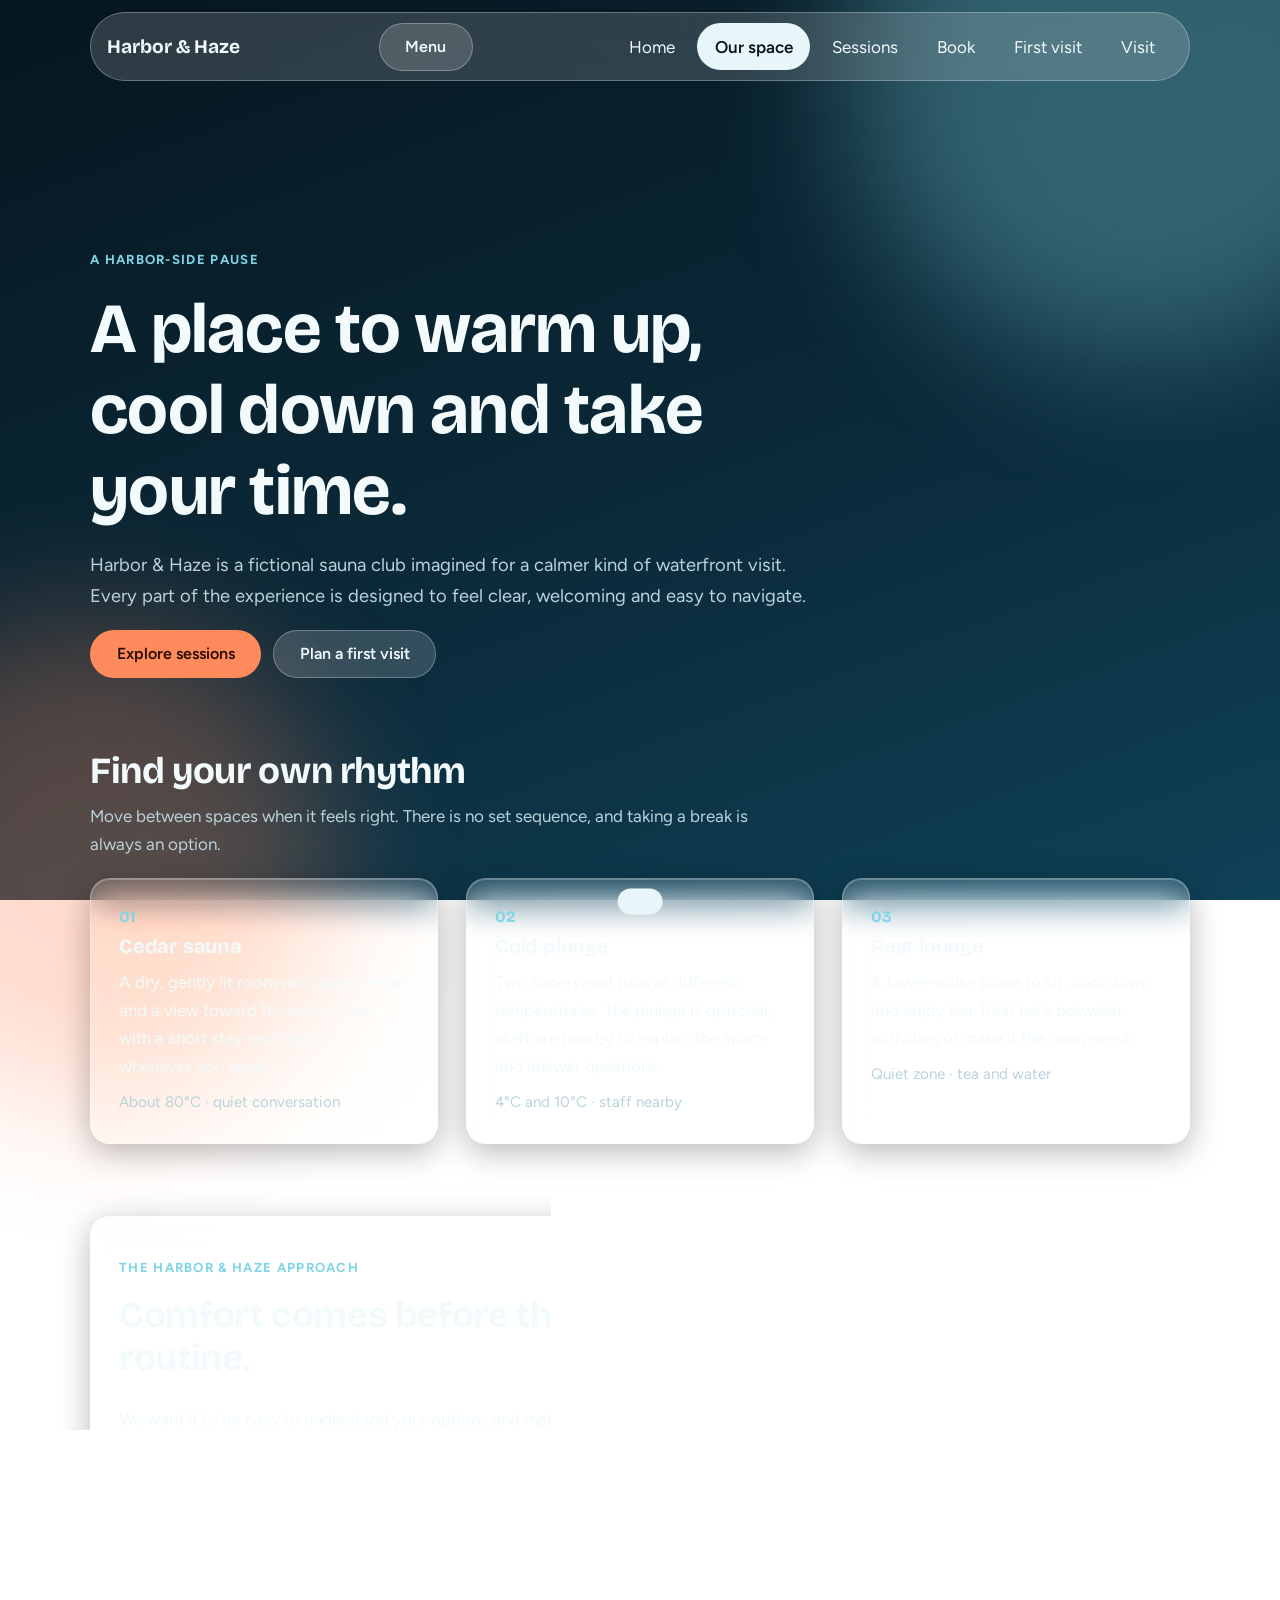
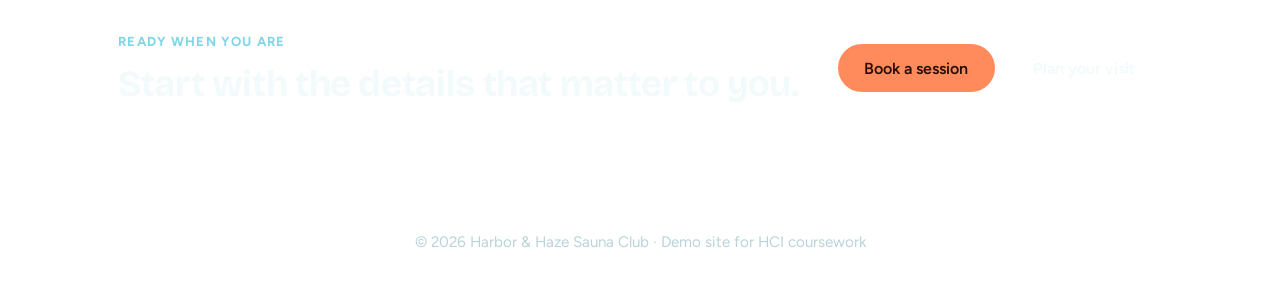
==== about.html @ b0dc4c01 "first commit" ====
<!DOCTYPE html>
<html lang="en">
<head>
<meta charset="utf-8">
<meta name="viewport" content="width=device-width, initial-scale=1">
<title>Our space · Harbor &amp; Haze</title>
<meta name="description" content="Meet the spaces and simple rituals at Harbor & Haze, a fictional waterfront sauna club.">
<link rel="preconnect" href="https://fonts.googleapis.com"><link rel="preconnect" href="https://fonts.gstatic.com" crossorigin>
<link href="https://fonts.googleapis.com/css2?family=Bricolage+Grotesque:wght@600;700&family=Figtree:wght@400;600&display=swap" rel="stylesheet">
<link rel="stylesheet" href="css/style.css">
</head>
<body>
<a class="skip" href="#main">Skip to content</a>
<header class="nav">
  <a class="brand" href="index.html">Harbor &amp; Haze</a>
  <button class="btn menu-btn" aria-expanded="false" aria-controls="nav-list">Menu</button>
  <nav aria-label="Main"><ul id="nav-list">
    <li><a class="link" href="index.html">Home</a></li>
    <li><a class="link" href="about.html" aria-current="page">Our space</a></li>
    <li><a class="link" href="sessions.html">Sessions</a></li>
    <li><a class="link" href="book.html">Book</a></li>
    <li><a class="link" href="first-visit.html">First visit</a></li>
    <li><a class="link" href="visit.html">Visit</a></li>
  </ul></nav>
</header>
<main id="main">
<section class="page-intro">
  <p class="eyebrow">A harbor-side pause</p>
  <h1>A place to warm up, cool down and take your time.</h1>
  <p class="muted">Harbor &amp; Haze is a fictional sauna club imagined for a calmer kind of waterfront visit. Every part of the experience is designed to feel clear, welcoming and easy to navigate.</p>
  <div class="actions"><a class="btn primary" href="sessions.html">Explore sessions</a><a class="btn" href="first-visit.html">Plan a first visit</a></div>
</section>
<section aria-labelledby="spaces-title">
  <h2 id="spaces-title">Find your own rhythm</h2>
  <p class="muted section-intro">Move between spaces when it feels right. There is no set sequence, and taking a break is always an option.</p>
  <div class="grid">
    <article class="glass card"><span class="space-number" aria-hidden="true">01</span><h3>Cedar sauna</h3><p>A dry, gently lit room with warm cedar and a view toward the water. Start with a short stay and step out whenever you want.</p><p class="meta">About 80°C · quiet conversation</p></article>
    <article class="glass card"><span class="space-number" aria-hidden="true">02</span><h3>Cold plunge</h3><p>Two supervised tubs at different temperatures. The plunge is optional; staff are nearby to explain the space and answer questions.</p><p class="meta">4°C and 10°C · staff nearby</p></article>
    <article class="glass card" id="quiet-lounge"><span class="space-number" aria-hidden="true">03</span><h3>Rest lounge</h3><p>A lower-noise place to sit, cool down and enjoy tea. Rest here between activities or make it the main event.</p><p class="meta">Quiet zone · tea and water</p></article>
  </div>
</section>
<section aria-labelledby="values-title">
  <div class="glass story">
    <div>
      <p class="eyebrow">The Harbor &amp; Haze approach</p>
      <h2 id="values-title">Comfort comes before the routine.</h2>
      <p>We want it to be easy to understand your options and make a choice that suits you. Clear session details, simple booking, and friendly guidance make space for a visit that is your own.</p>
    </div>
    <ul class="check-list">
      <li><strong>No experience needed</strong><span>First-timers are welcome, and the team can walk you through each space.</span></li>
      <li><strong>Every activity is optional</strong><span>Skip a round, take a longer rest, or choose a session without cold exposure.</span></li>
      <li><strong>Know before you arrive</strong><span>Find hours, what to bring and travel details on the <a href="visit.html">visit page</a>.</span></li>
    </ul>
  </div>
</section>
<section class="end-cta" aria-labelledby="next-title">
  <div><p class="eyebrow">Ready when you are</p><h2 id="next-title">Start with the details that matter to you.</h2></div>
  <div class="actions"><a class="btn primary" href="book.html">Book a session</a><a class="btn" href="visit.html">Plan your visit</a></div>
</section>
</main>
<footer>© 2026 Harbor &amp; Haze Sauna Club · Demo site for HCI coursework</footer>
<div id="toast" class="toast" role="status" aria-live="polite"></div>
<script src="js/app.js"></script>
</body>
</html>
---- css/style.css ----
/* Harbor & Haze — glassmorphic UI. Design tokens first (consistency). */
:root{
  --fjord:#0b2a3a; --deep:#06161f; --glacier:#7fd6e6; --ember:#ff8a5b; --mist:#e9f6f9;
  --glass:rgba(255,255,255,.10); --glass-strong:rgba(255,255,255,.16); --edge:rgba(255,255,255,.28);
  --text:#f2fafc; --muted:#b9d3db; --err:#ffb4a2; --ok:#9be7c4;
  --r:20px; --gap:clamp(1rem,2.5vw,1.75rem);
  --head:"Bricolage Grotesque",system-ui,sans-serif; --body:"Figtree",system-ui,sans-serif;
}
*{box-sizing:border-box;margin:0}
html{scroll-behavior:smooth}
body{font:1.0625rem/1.65 var(--body);color:var(--text);min-height:100vh;display:flex;flex-direction:column;
  background:linear-gradient(160deg,var(--deep),var(--fjord) 55%,#0f4157) fixed;position:relative;overflow-x:hidden}
/* Decorative orbs give the glass something to blur */
body::before,body::after{content:"";position:fixed;z-index:-1;border-radius:50%;filter:blur(70px)}
body::before{width:46vmax;height:46vmax;background:var(--glacier);top:-18vmax;right:-12vmax;opacity:.35}
body::after{width:38vmax;height:38vmax;background:var(--ember);bottom:-16vmax;left:-12vmax;opacity:.30}
h1,h2,h3{font-family:var(--head);line-height:1.15;letter-spacing:-.01em}
h1{font-size:clamp(2.4rem,6vw,4.4rem);max-width:16ch}
h2{font-size:clamp(1.6rem,3.5vw,2.3rem);margin-bottom:.6rem}
h3{font-size:1.25rem}
p{max-width:62ch}
a{color:var(--glacier)}
.muted{color:var(--muted)}
main{flex:1;width:min(1100px,92%);margin:0 auto;padding:2rem 0 4rem}
section{margin-top:clamp(2.5rem,6vw,4.5rem)}

/* Accessibility */
.skip{position:absolute;left:-999px;top:.5rem;background:var(--mist);color:var(--deep);padding:.6rem 1rem;border-radius:10px;z-index:99}
.skip:focus{left:.5rem}
:focus-visible{outline:3px solid var(--ember);outline-offset:3px;border-radius:8px}

/* Glass surface */
.glass{background:var(--glass);border:1px solid var(--edge);border-radius:var(--r);
  box-shadow:0 8px 32px rgba(0,0,0,.28),inset 0 1px 0 rgba(255,255,255,.25);
  -webkit-backdrop-filter:blur(18px) saturate(140%);backdrop-filter:blur(18px) saturate(140%);padding:var(--gap)}
@supports not ((backdrop-filter:blur(1px)) or (-webkit-backdrop-filter:blur(1px))){
  .glass,.nav{background:rgba(14,52,72,.92)}}
@media (prefers-contrast:more){.glass{background:rgba(6,22,31,.95)}}

/* Navigation: same place on every page (consistency) */
.nav{position:sticky;top:.75rem;z-index:50;width:min(1100px,92%);margin:.75rem auto 0;display:flex;align-items:center;
  justify-content:space-between;gap:1rem;padding:.6rem 1rem;border-radius:999px;background:var(--glass-strong);
  border:1px solid var(--edge);-webkit-backdrop-filter:blur(18px);backdrop-filter:blur(18px)}
.brand{font:700 1.2rem var(--head);color:var(--text);text-decoration:none}
.nav ul{list-style:none;display:flex;gap:.25rem;padding:0}
.nav a.link{display:block;padding:.6rem 1.1rem;border-radius:999px;color:var(--text);text-decoration:none;min-height:44px}
.nav a.link:hover{background:var(--glass)}
.nav a[aria-current="page"]{background:var(--mist);color:var(--deep);font-weight:600}
.menu-btn{display:none}

/* Buttons: min 44px targets (Fitts's law) */
.btn{display:inline-flex;align-items:center;justify-content:center;min-height:48px;padding:.7rem 1.6rem;border-radius:999px;
  border:1px solid var(--edge);font:600 1rem var(--body);cursor:pointer;text-decoration:none;color:var(--text);background:var(--glass-strong);
  transition:transform .15s,background .15s}
.btn:hover{background:rgba(255,255,255,.26)} .btn:active{transform:scale(.97)}
.btn.primary{background:var(--ember);color:#2a0e03;border-color:transparent}
.btn.primary:hover{background:#ff9d76}
.btn[aria-pressed="true"]{background:var(--mist);color:var(--deep)}

/* Layout */
.hero{display:grid;gap:1.5rem;padding-top:clamp(1.5rem,5vw,4rem)}
.hero p{font-size:1.2rem;color:var(--muted)}
.page-intro{display:grid;gap:1.15rem;padding-top:clamp(1.5rem,5vw,4rem)}
.page-intro>p:not(.eyebrow){font-size:1.15rem}
.section-intro{margin:.5rem 0 1.25rem}
.eyebrow{font-size:.82rem;font-weight:700;letter-spacing:.1em;text-transform:uppercase;color:var(--glacier)}
.booking-note{margin-top:.75rem}
.booking-note a,.text-link{color:var(--glacier);font-weight:600}
.text-link{margin-top:auto;text-decoration-thickness:1px;text-underline-offset:3px}
.actions{display:flex;flex-wrap:wrap;gap:.75rem}
.grid{display:grid;gap:var(--gap);grid-template-columns:repeat(auto-fit,minmax(250px,1fr))}
.card{display:flex;flex-direction:column;gap:.6rem}
.card .meta{color:var(--muted);font-size:.95rem}
.card .btn{margin-top:auto;align-self:flex-start}
.price{font:700 1.5rem var(--head);color:var(--glacier)}
.story{display:grid;grid-template-columns:1fr 1fr;gap:clamp(1.5rem,4vw,3rem);align-items:center}
.story>div:first-child{display:grid;gap:1rem}
.journey,.check-list{list-style:none;padding:0;display:grid;gap:1rem}
.journey li{display:flex;align-items:flex-start;gap:1rem}
.journey li>span,.space-number{font:700 1rem var(--head);color:var(--glacier)}
.journey li>span{padding-top:.1rem}
.journey strong,.check-list strong{display:block}
.journey p,.check-list span{color:var(--muted);font-size:.97rem}
.check-list li{padding-left:1rem;border-left:2px solid var(--glacier)}
.check-list a{color:var(--glacier)}
.note-panel{display:flex;align-items:center;justify-content:space-between;gap:1.5rem;margin-top:var(--gap)}
.note-panel>div{display:grid;gap:.65rem}
.visit-details{margin-top:var(--gap)}
.visit-details>article{display:grid;align-content:start;gap:.75rem}
.guide-card{display:flex;flex-direction:column;align-items:flex-start;gap:.75rem}
.guide-card .space-number{font-size:1.4rem}
.end-cta{display:flex;align-items:center;justify-content:space-between;gap:1.5rem;padding:var(--gap);border-top:1px solid var(--edge);border-bottom:1px solid var(--edge)}
.end-cta>div:first-child{display:grid;gap:.65rem}
.end-cta h2{margin:0}
.status{display:inline-flex;align-items:center;gap:.55rem;padding:.4rem 1rem;border-radius:999px;width:fit-content;font-weight:600}
.status::before{content:"";width:.7rem;height:.7rem;border-radius:50%;background:var(--muted)}
.status.open::before{background:var(--ok)} .status.closed::before{background:var(--err)}
.filters{display:flex;flex-wrap:wrap;gap:.6rem;margin:1rem 0}
.hidden{display:none!important}

/* Forms: labels, hints, inline errors (error prevention + recovery) */
form{display:grid;gap:1.2rem;max-width:620px}
.field{display:grid;gap:.35rem}
label{font-weight:600}
.hint{font-size:.92rem;color:var(--muted)}
input,select{font:inherit;color:var(--text);min-height:48px;padding:.6rem 1rem;border-radius:14px;border:1px solid var(--edge);background:rgba(6,22,31,.55)}
select option{color:#06161f}
input::placeholder{color:#8fb0ba}
.field.invalid input,.field.invalid select{border-color:var(--err)}
.error{color:var(--err);font-size:.95rem;min-height:1.2em}
.stepper{display:flex;align-items:center;gap:.75rem}
.stepper output{min-width:2ch;text-align:center;font:700 1.3rem var(--head)}
.stepper .btn{width:48px;padding:0}
.summary{border-left:4px solid var(--glacier)}
.success{border-color:var(--ok)}
details{padding:1rem 1.25rem} summary{cursor:pointer;font-weight:600;min-height:44px;display:flex;align-items:center}
details+details{margin-top:.75rem}
table{border-collapse:collapse;width:100%} td,th{padding:.6rem 0;text-align:left;border-bottom:1px solid var(--edge)}

/* Toast: feedback for actions */
.toast{position:fixed;left:50%;bottom:1.5rem;transform:translate(-50%,150%);padding:.8rem 1.4rem;border-radius:999px;
  background:var(--mist);color:var(--deep);font-weight:600;transition:transform .3s;z-index:90}
.toast.show{transform:translate(-50%,0)}

footer{text-align:center;padding:2rem 1rem;color:var(--muted);font-size:.95rem}

@media (max-width:820px){
  .menu-btn{display:inline-flex}
  .nav ul{position:absolute;top:calc(100% + .5rem);left:0;right:0;flex-direction:column;padding:.75rem;border-radius:var(--r);
    background:rgba(11,42,58,.96);border:1px solid var(--edge);display:none}
  .nav ul.open{display:flex}
  .story{grid-template-columns:1fr}
  .note-panel,.end-cta{align-items:flex-start;flex-direction:column}
}
@media (prefers-reduced-motion:reduce){*{transition:none!important;scroll-behavior:auto!important}}
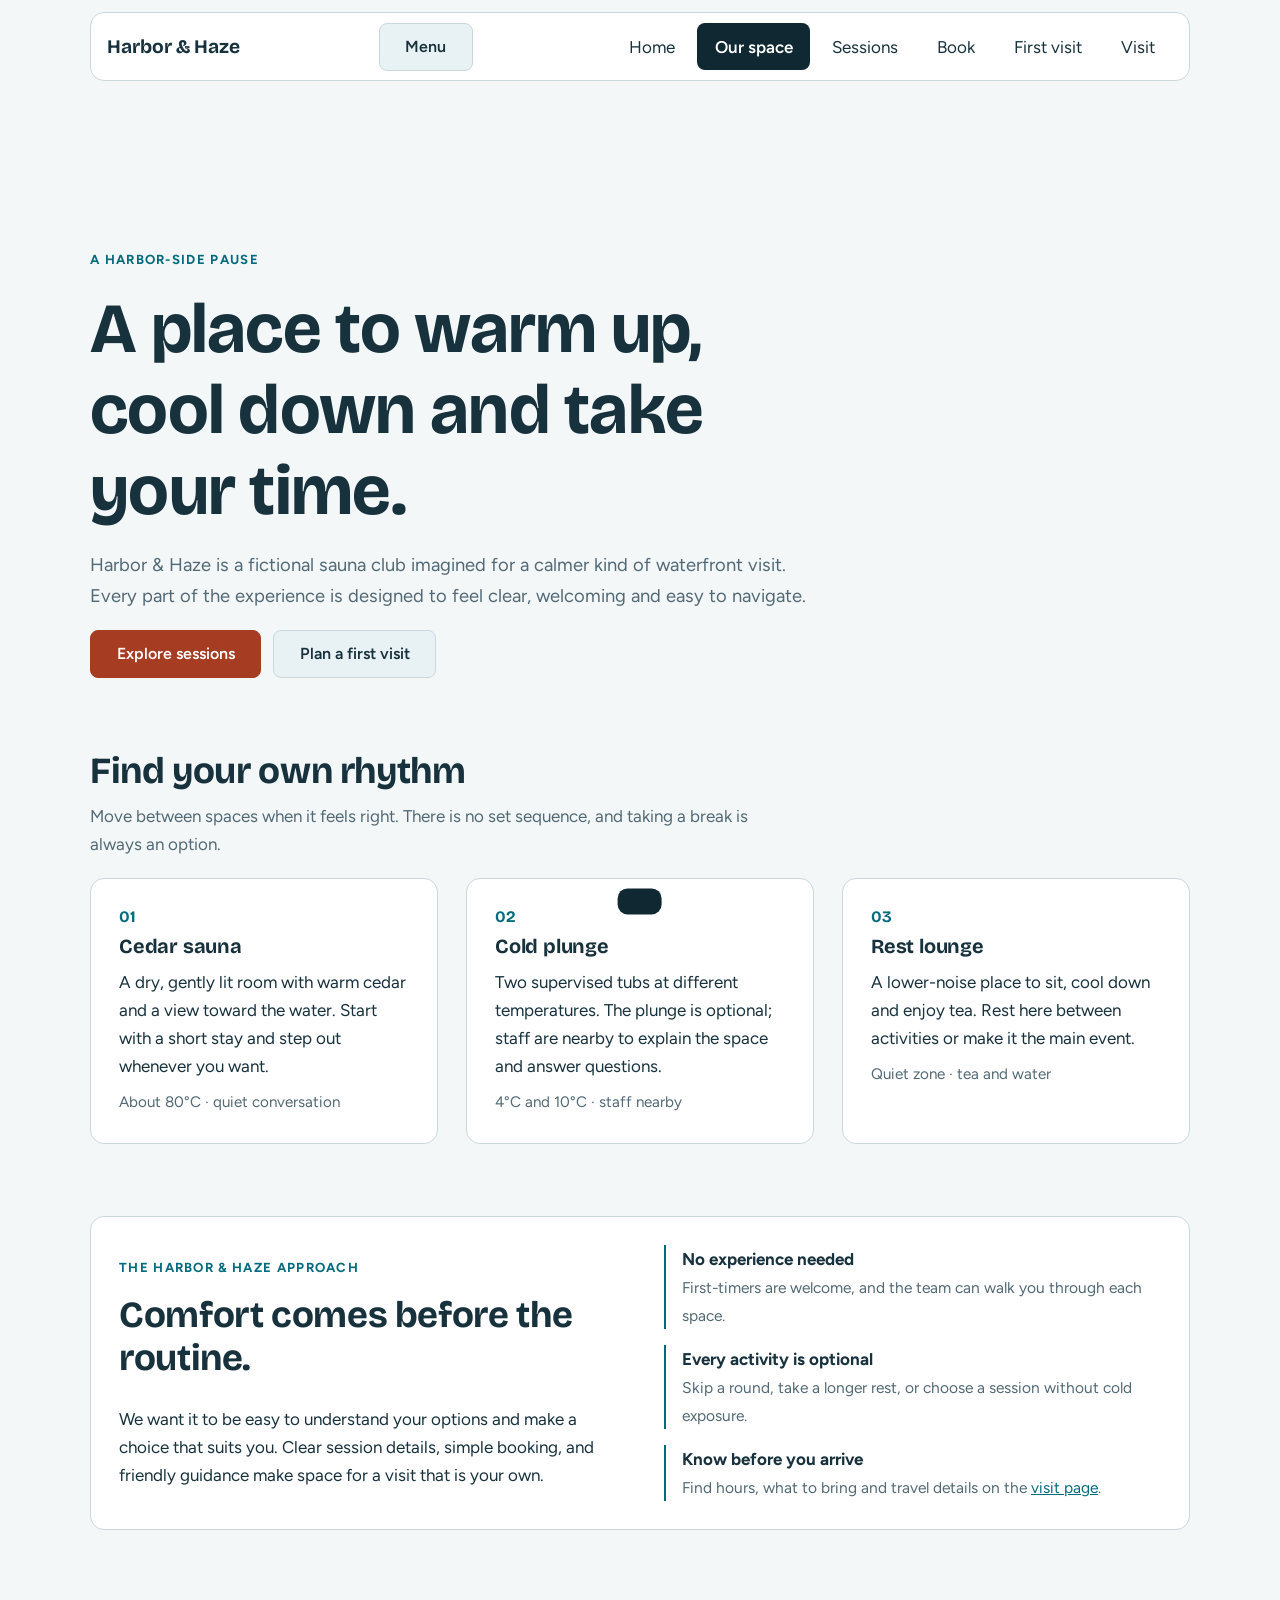
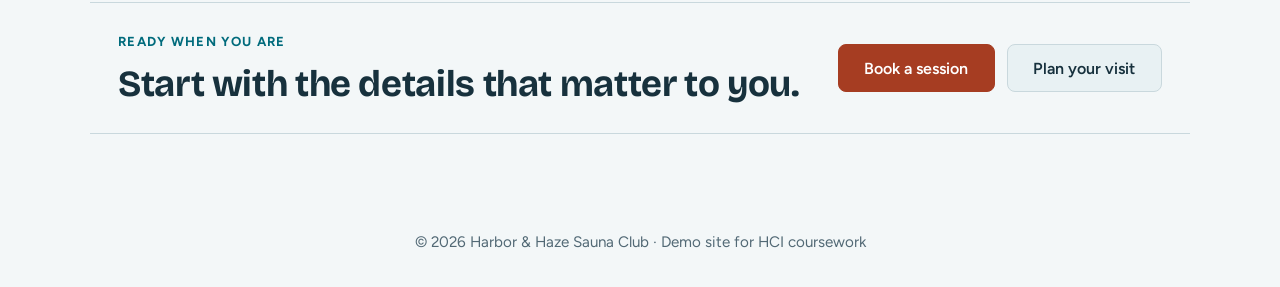
==== commit 52103b6e: "changed UI" ====
--- a/about.html
+++ b/about.html
@@ -34,13 +34,13 @@
   <h2 id="spaces-title">Find your own rhythm</h2>
   <p class="muted section-intro">Move between spaces when it feels right. There is no set sequence, and taking a break is always an option.</p>
   <div class="grid">
-    <article class="glass card"><span class="space-number" aria-hidden="true">01</span><h3>Cedar sauna</h3><p>A dry, gently lit room with warm cedar and a view toward the water. Start with a short stay and step out whenever you want.</p><p class="meta">About 80°C · quiet conversation</p></article>
-    <article class="glass card"><span class="space-number" aria-hidden="true">02</span><h3>Cold plunge</h3><p>Two supervised tubs at different temperatures. The plunge is optional; staff are nearby to explain the space and answer questions.</p><p class="meta">4°C and 10°C · staff nearby</p></article>
-    <article class="glass card" id="quiet-lounge"><span class="space-number" aria-hidden="true">03</span><h3>Rest lounge</h3><p>A lower-noise place to sit, cool down and enjoy tea. Rest here between activities or make it the main event.</p><p class="meta">Quiet zone · tea and water</p></article>
+    <article class="surface card"><span class="space-number" aria-hidden="true">01</span><h3>Cedar sauna</h3><p>A dry, gently lit room with warm cedar and a view toward the water. Start with a short stay and step out whenever you want.</p><p class="meta">About 80°C · quiet conversation</p></article>
+    <article class="surface card"><span class="space-number" aria-hidden="true">02</span><h3>Cold plunge</h3><p>Two supervised tubs at different temperatures. The plunge is optional; staff are nearby to explain the space and answer questions.</p><p class="meta">4°C and 10°C · staff nearby</p></article>
+    <article class="surface card" id="quiet-lounge"><span class="space-number" aria-hidden="true">03</span><h3>Rest lounge</h3><p>A lower-noise place to sit, cool down and enjoy tea. Rest here between activities or make it the main event.</p><p class="meta">Quiet zone · tea and water</p></article>
   </div>
 </section>
 <section aria-labelledby="values-title">
-  <div class="glass story">
+  <div class="surface story">
     <div>
       <p class="eyebrow">The Harbor &amp; Haze approach</p>
       <h2 id="values-title">Comfort comes before the routine.</h2>
--- a/css/style.css
+++ b/css/style.css
@@ -1,19 +1,15 @@
-/* Harbor & Haze — glassmorphic UI. Design tokens first (consistency). */
+/* Harbor & Haze — shared solid-surface UI. */
 :root{
-  --fjord:#0b2a3a; --deep:#06161f; --glacier:#7fd6e6; --ember:#ff8a5b; --mist:#e9f6f9;
-  --glass:rgba(255,255,255,.10); --glass-strong:rgba(255,255,255,.16); --edge:rgba(255,255,255,.28);
-  --text:#f2fafc; --muted:#b9d3db; --err:#ffb4a2; --ok:#9be7c4;
-  --r:20px; --gap:clamp(1rem,2.5vw,1.75rem);
+  --fjord:#17313d; --deep:#102832; --glacier:#006b7c; --ember:#a63d22; --mist:#e8f1f3;
+  --surface:#fff; --surface-alt:#e8f1f3; --edge:#c9d8dd;
+  --text:#17313d; --muted:#526975; --err:#b42318; --ok:#16734a;
+  --r:14px; --gap:clamp(1rem,2.5vw,1.75rem);
   --head:"Bricolage Grotesque",system-ui,sans-serif; --body:"Figtree",system-ui,sans-serif;
 }
 *{box-sizing:border-box;margin:0}
 html{scroll-behavior:smooth}
 body{font:1.0625rem/1.65 var(--body);color:var(--text);min-height:100vh;display:flex;flex-direction:column;
-  background:linear-gradient(160deg,var(--deep),var(--fjord) 55%,#0f4157) fixed;position:relative;overflow-x:hidden}
-/* Decorative orbs give the glass something to blur */
-body::before,body::after{content:"";position:fixed;z-index:-1;border-radius:50%;filter:blur(70px)}
-body::before{width:46vmax;height:46vmax;background:var(--glacier);top:-18vmax;right:-12vmax;opacity:.35}
-body::after{width:38vmax;height:38vmax;background:var(--ember);bottom:-16vmax;left:-12vmax;opacity:.30}
+  background:#f3f7f8;overflow-x:hidden}
 h1,h2,h3{font-family:var(--head);line-height:1.15;letter-spacing:-.01em}
 h1{font-size:clamp(2.4rem,6vw,4.4rem);max-width:16ch}
 h2{font-size:clamp(1.6rem,3.5vw,2.3rem);margin-bottom:.6rem}
@@ -29,33 +25,28 @@
 .skip:focus{left:.5rem}
 :focus-visible{outline:3px solid var(--ember);outline-offset:3px;border-radius:8px}
 
-/* Glass surface */
-.glass{background:var(--glass);border:1px solid var(--edge);border-radius:var(--r);
-  box-shadow:0 8px 32px rgba(0,0,0,.28),inset 0 1px 0 rgba(255,255,255,.25);
-  -webkit-backdrop-filter:blur(18px) saturate(140%);backdrop-filter:blur(18px) saturate(140%);padding:var(--gap)}
-@supports not ((backdrop-filter:blur(1px)) or (-webkit-backdrop-filter:blur(1px))){
-  .glass,.nav{background:rgba(14,52,72,.92)}}
-@media (prefers-contrast:more){.glass{background:rgba(6,22,31,.95)}}
+/* Solid surfaces render consistently across browsers. */
+.surface{background:var(--surface);border:1px solid var(--edge);border-radius:var(--r);padding:var(--gap)}
 
 /* Navigation: same place on every page (consistency) */
 .nav{position:sticky;top:.75rem;z-index:50;width:min(1100px,92%);margin:.75rem auto 0;display:flex;align-items:center;
-  justify-content:space-between;gap:1rem;padding:.6rem 1rem;border-radius:999px;background:var(--glass-strong);
-  border:1px solid var(--edge);-webkit-backdrop-filter:blur(18px);backdrop-filter:blur(18px)}
+  justify-content:space-between;gap:1rem;padding:.6rem 1rem;border-radius:var(--r);background:var(--surface);
+  border:1px solid var(--edge)}
 .brand{font:700 1.2rem var(--head);color:var(--text);text-decoration:none}
 .nav ul{list-style:none;display:flex;gap:.25rem;padding:0}
-.nav a.link{display:block;padding:.6rem 1.1rem;border-radius:999px;color:var(--text);text-decoration:none;min-height:44px}
-.nav a.link:hover{background:var(--glass)}
-.nav a[aria-current="page"]{background:var(--mist);color:var(--deep);font-weight:600}
+.nav a.link{display:block;padding:.6rem 1.1rem;border-radius:8px;color:var(--text);text-decoration:none;min-height:44px}
+.nav a.link:hover{background:var(--surface-alt);color:var(--deep)}
+.nav a[aria-current="page"]{background:var(--deep);color:#fff;font-weight:600}
 .menu-btn{display:none}
 
 /* Buttons: min 44px targets (Fitts's law) */
-.btn{display:inline-flex;align-items:center;justify-content:center;min-height:48px;padding:.7rem 1.6rem;border-radius:999px;
-  border:1px solid var(--edge);font:600 1rem var(--body);cursor:pointer;text-decoration:none;color:var(--text);background:var(--glass-strong);
+.btn{display:inline-flex;align-items:center;justify-content:center;min-height:48px;padding:.7rem 1.6rem;border-radius:8px;
+  border:1px solid var(--edge);font:600 1rem var(--body);cursor:pointer;text-decoration:none;color:var(--text);background:var(--surface-alt);
   transition:transform .15s,background .15s}
-.btn:hover{background:rgba(255,255,255,.26)} .btn:active{transform:scale(.97)}
-.btn.primary{background:var(--ember);color:#2a0e03;border-color:transparent}
-.btn.primary:hover{background:#ff9d76}
-.btn[aria-pressed="true"]{background:var(--mist);color:var(--deep)}
+.btn:hover{background:#d7e5e9} .btn:active{transform:scale(.97)}
+.btn.primary{background:var(--ember);color:#fff;border-color:var(--ember)}
+.btn.primary:hover{background:#842e19;border-color:#842e19}
+.btn[aria-pressed="true"]{background:var(--deep);border-color:var(--deep);color:#fff}
 
 /* Layout */
 .hero{display:grid;gap:1.5rem;padding-top:clamp(1.5rem,5vw,4rem)}
@@ -92,7 +83,7 @@
 .end-cta{display:flex;align-items:center;justify-content:space-between;gap:1.5rem;padding:var(--gap);border-top:1px solid var(--edge);border-bottom:1px solid var(--edge)}
 .end-cta>div:first-child{display:grid;gap:.65rem}
 .end-cta h2{margin:0}
-.status{display:inline-flex;align-items:center;gap:.55rem;padding:.4rem 1rem;border-radius:999px;width:fit-content;font-weight:600}
+.status{display:inline-flex;align-items:center;gap:.55rem;padding:.4rem 1rem;border:1px solid var(--edge);border-radius:8px;width:fit-content;font-weight:600;background:var(--surface)}
 .status::before{content:"";width:.7rem;height:.7rem;border-radius:50%;background:var(--muted)}
 .status.open::before{background:var(--ok)} .status.closed::before{background:var(--err)}
 .filters{display:flex;flex-wrap:wrap;gap:.6rem;margin:1rem 0}
@@ -103,9 +94,9 @@
 .field{display:grid;gap:.35rem}
 label{font-weight:600}
 .hint{font-size:.92rem;color:var(--muted)}
-input,select{font:inherit;color:var(--text);min-height:48px;padding:.6rem 1rem;border-radius:14px;border:1px solid var(--edge);background:rgba(6,22,31,.55)}
+input,select{font:inherit;color:var(--text);min-height:48px;padding:.6rem 1rem;border-radius:10px;border:1px solid var(--edge);background:var(--surface)}
 select option{color:#06161f}
-input::placeholder{color:#8fb0ba}
+input::placeholder{color:var(--muted)}
 .field.invalid input,.field.invalid select{border-color:var(--err)}
 .error{color:var(--err);font-size:.95rem;min-height:1.2em}
 .stepper{display:flex;align-items:center;gap:.75rem}
@@ -118,8 +109,8 @@
 table{border-collapse:collapse;width:100%} td,th{padding:.6rem 0;text-align:left;border-bottom:1px solid var(--edge)}
 
 /* Toast: feedback for actions */
-.toast{position:fixed;left:50%;bottom:1.5rem;transform:translate(-50%,150%);padding:.8rem 1.4rem;border-radius:999px;
-  background:var(--mist);color:var(--deep);font-weight:600;transition:transform .3s;z-index:90}
+.toast{position:fixed;left:50%;bottom:1.5rem;transform:translate(-50%,150%);padding:.8rem 1.4rem;border-radius:10px;
+  background:var(--deep);color:#fff;font-weight:600;transition:transform .3s;z-index:90}
 .toast.show{transform:translate(-50%,0)}
 
 footer{text-align:center;padding:2rem 1rem;color:var(--muted);font-size:.95rem}
@@ -127,9 +118,12 @@
 @media (max-width:820px){
   .menu-btn{display:inline-flex}
   .nav ul{position:absolute;top:calc(100% + .5rem);left:0;right:0;flex-direction:column;padding:.75rem;border-radius:var(--r);
-    background:rgba(11,42,58,.96);border:1px solid var(--edge);display:none}
+    background:var(--surface);border:1px solid var(--edge);display:none}
   .nav ul.open{display:flex}
   .story{grid-template-columns:1fr}
   .note-panel,.end-cta{align-items:flex-start;flex-direction:column}
 }
+@media (prefers-contrast:more){
+  .surface,.nav,.btn,input,select{border-color:var(--deep)}
+}
 @media (prefers-reduced-motion:reduce){*{transition:none!important;scroll-behavior:auto!important}}
